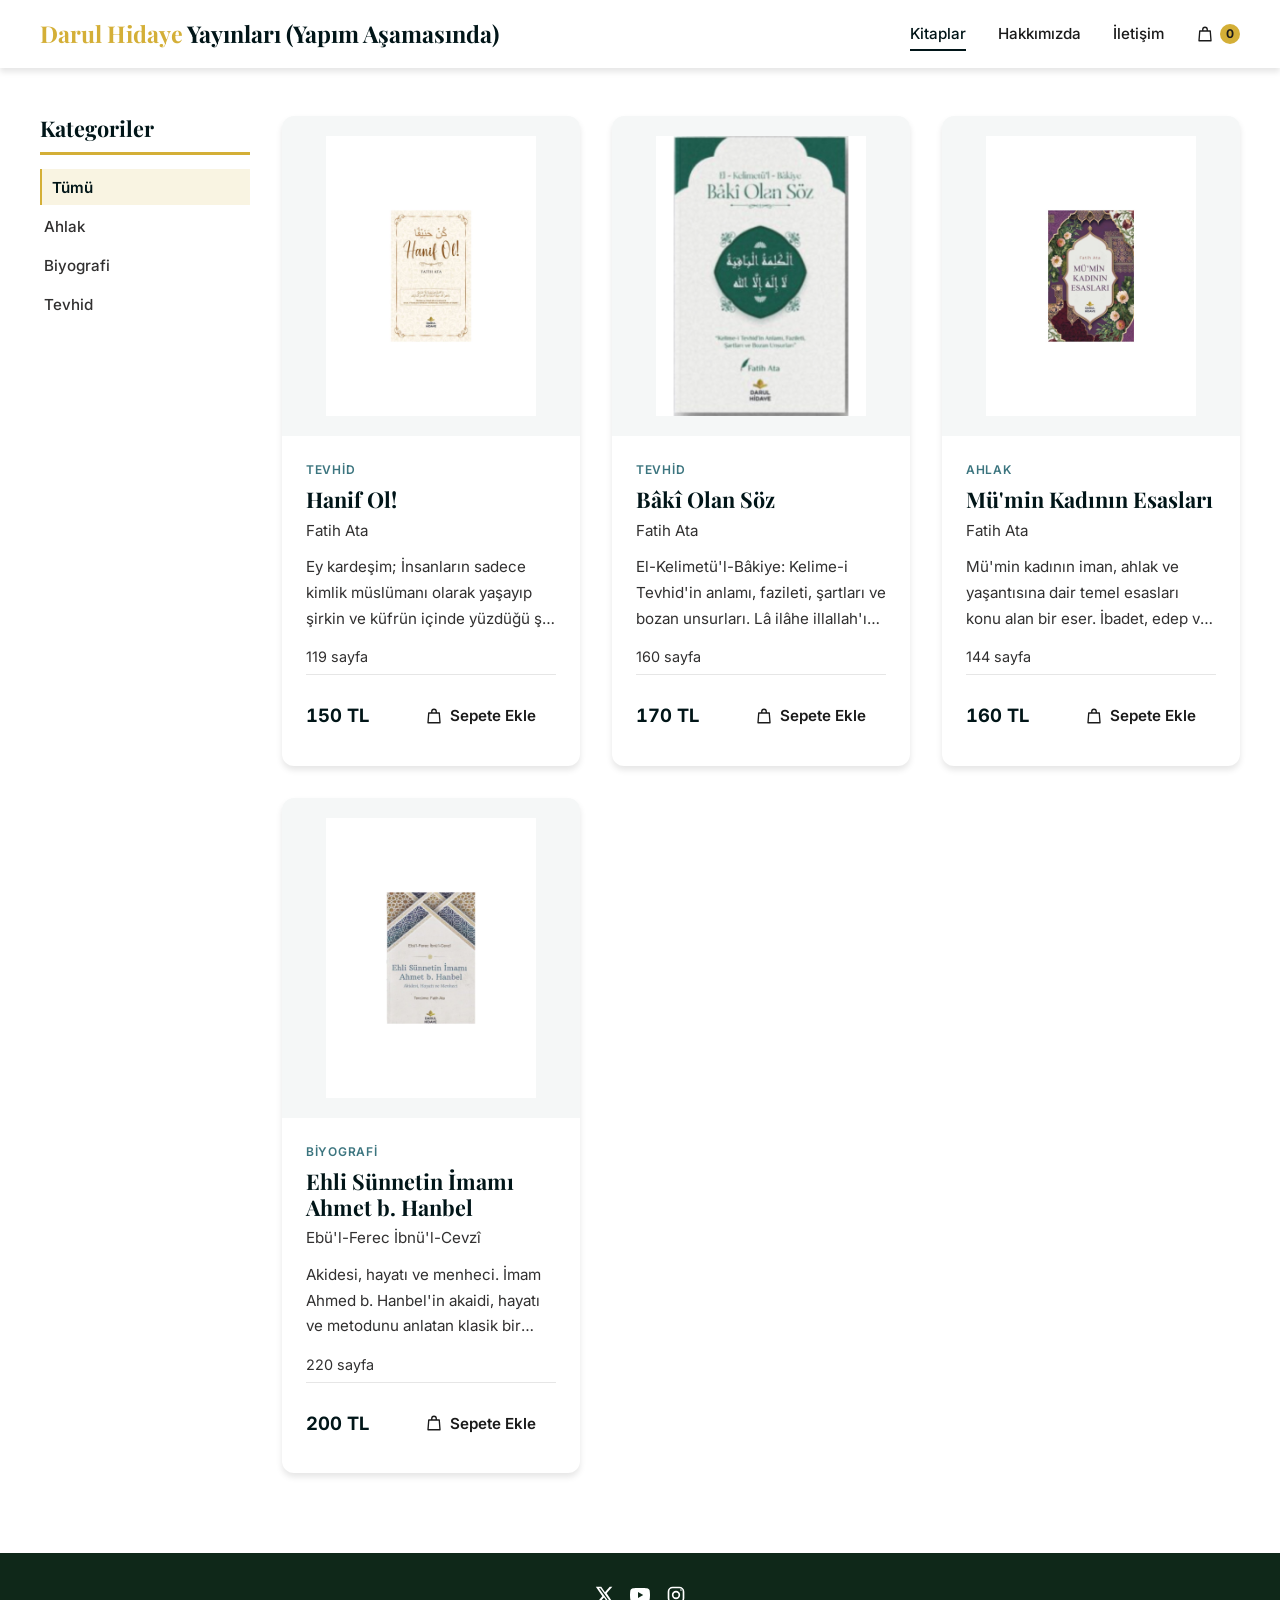
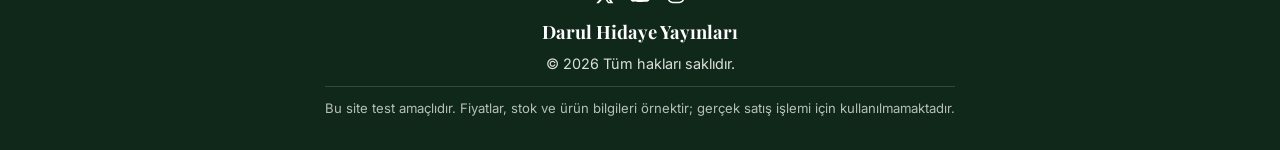
==== index.html @ 03b60a6a "Refine cart and book card interactions Use bag icons consistently, make book cards open their detail" ====
<!DOCTYPE html>
<html lang="tr">
<head>
  <meta charset="UTF-8">
  <meta name="viewport" content="width=device-width, initial-scale=1.0">
  <title>Darül Hidaye Yayınevi</title>
  <meta name="description" content="Darül Hidaye Yayınevi — hikmet, tefekkür ve rehberlik odaklı kitaplar. Katalogumuzu keşfedin, WhatsApp üzerinden sipariş verin.">
  <meta property="og:title" content="Darül Hidaye Yayınevi">
  <meta property="og:description" content="Hikmet ve rehberlik odaklı kitaplar. Katalogumuzu keşfedin.">
  <meta property="og:type" content="website">
  <meta property="og:locale" content="tr_TR">
  <link rel="preconnect" href="https://fonts.googleapis.com">
  <link rel="preconnect" href="https://fonts.gstatic.com" crossorigin>
  <link href="https://fonts.googleapis.com/css2?family=Inter:wght@400;500;600;700&family=Playfair+Display:wght@400;600;700&display=swap" rel="stylesheet">
  <link rel="stylesheet" href="css/style.css">
</head>
<body>
  <a class="skip-link" href="#main">İçeriğe geç</a>

  <header class="site-header">
    <div class="container header-inner">
      <a class="brand" href="index.html"><span class="brand-prefix">Darul Hidaye </span> Yayınları (Yapım Aşamasında)</a>
      <button class="nav-toggle" type="button" aria-expanded="false" aria-controls="site-nav" aria-label="Menüyü aç">
        <span></span><span></span><span></span>
      </button>
      <nav id="site-nav" class="site-nav" aria-label="Ana menü">
        <a href="index.html" aria-current="page">Kitaplar</a>
        <a href="about.html">Hakkımızda</a>
        <a href="contact.html">İletişim</a>
        <a class="cart-link" href="cart.html" aria-label="Sepet">
          <svg class="btn-icon" viewBox="0 0 24 24" width="18" height="18" fill="none" stroke="currentColor" stroke-linecap="round" stroke-linejoin="round" stroke-width="1.8" aria-hidden="true" focusable="false">
            <path d="M5 8h14l1 13H4L5 8zM9 8V6a3 3 0 0 1 6 0v2"/>
          </svg>
          <span id="cart-count" class="cart-count" hidden>0</span>
        </a>
      </nav>
    </div>
  </header>

  <main id="main">
    <section id="kitaplar" class="books-section" aria-label="Kitap kataloğu">
      <div class="container">
        <div id="books-loading" class="state-box" role="status" aria-live="polite">
          Kitaplar yükleniyor…
        </div>
        <div id="books-error" class="state-box state-error" hidden role="alert"></div>

        <div id="books-layout" class="books-layout" hidden>
          <aside class="category-sidebar" aria-label="Kategoriler">
            <h2 class="category-title">Kategoriler</h2>
            <nav id="category-nav" class="category-nav"></nav>
          </aside>
          <div id="books-grid" class="books-grid"></div>
        </div>
      </div>
    </section>
  </main>

  <footer class="site-footer">
    <div class="container footer-inner">
      <div class="footer-top">
        <div class="footer-socials" aria-label="Sosyal medya hesapları">
          <a href="dummy" aria-label="X (Twitter)">
            <svg viewBox="0 0 24 24" aria-hidden="true"><path fill="currentColor" d="M18.9 2H22l-6.8 7.8L23.2 22h-6.3L12 14.9 5.8 22H2.7l7.3-8.4L2.2 2h6.5l4.4 6.6L18.9 2zm-1.1 18h1.7L7.7 3.9H5.9L17.8 20z"/></svg>
          </a>
          <a href="dummy" aria-label="YouTube">
            <svg viewBox="0 0 24 24" aria-hidden="true"><path fill="currentColor" d="M23.5 6.2a3 3 0 0 0-2.1-2.1C19.5 3.6 12 3.6 12 3.6s-7.5 0-9.4.5A3 3 0 0 0 .5 6.2 31 31 0 0 0 0 12a31 31 0 0 0 .5 5.8 3 3 0 0 0 2.1 2.1c1.9.5 9.4.5 9.4.5s7.5 0 9.4-.5a3 3 0 0 0 2.1-2.1A31 31 0 0 0 24 12a31 31 0 0 0-.5-5.8zM9.6 15.6V8.4l6.3 3.6-6.3 3.6z"/></svg>
          </a>
          <a href="dummy" aria-label="Instagram">
            <svg viewBox="0 0 24 24" aria-hidden="true"><rect x="3" y="3" width="18" height="18" rx="5" fill="none" stroke="currentColor" stroke-width="2"/><circle cx="12" cy="12" r="4" fill="none" stroke="currentColor" stroke-width="2"/><circle cx="18" cy="6" r="1" fill="currentColor"/></svg>
          </a>
        </div>
        <p class="footer-brand">Darul Hidaye Yayınları</p>
        <p class="footer-copy">© <span id="year"></span> Tüm hakları saklıdır.</p>
      </div>
      <p class="footer-disclaimer">Bu site test amaçlıdır. Fiyatlar, stok ve ürün bilgileri örnektir; gerçek satış işlemi için kullanılmamaktadır.</p>
    </div>
  </footer>

  <script src="data/books.js"></script>
  <script src="js/main.js"></script>
  <script src="js/books.js"></script>
</body>
</html>
---- css/style.css ----
/* Darul Hidaye — Fatih Ata / author-blog visual language */

:root {
  --primary: #011518;
  --primary-dark: #0f2819;
  --primary-light: #3c757f;
  --accent: #d4af37;
  --accent-hover: #c4a028;
  --accent-soft: rgba(212, 175, 55, 0.14);
  --bg: #ffffff;
  --bg-soft: #f5f7f7;
  --surface: #ffffff;
  --ink: #1a1a1a;
  --ink-muted: #313030;
  --line: #e6e6e6;
  --danger: #b42318;
  --radius: 12px;
  --radius-pill: 50px;
  --shadow: 0 4px 6px rgba(0, 0, 0, 0.1);
  --shadow-lg: 0 10px 30px rgba(0, 0, 0, 0.15);
  --font-serif: "Playfair Display", Georgia, serif;
  --font-sans: "Inter", -apple-system, BlinkMacSystemFont, "Segoe UI", sans-serif;
  --max: 1200px;
  --header-h: 4.25rem;
  --ease: 300ms ease;
}

*,
*::before,
*::after {
  box-sizing: border-box;
}

html {
  scroll-behavior: smooth;
}

body {
  margin: 0;
  min-height: 100vh;
  display: flex;
  flex-direction: column;
  font-family: var(--font-sans);
  font-size: 1rem;
  line-height: 1.6;
  color: var(--ink);
  background: var(--bg);
  overflow-x: hidden;
}

main {
  flex: 1;
}

img {
  max-width: 100%;
  height: auto;
  display: block;
}

a {
  color: var(--primary);
  text-decoration-thickness: 1px;
  text-underline-offset: 0.18em;
}

a:hover {
  color: var(--primary-light);
}

h1, h2, h3 {
  font-family: var(--font-serif);
  font-weight: 700;
  line-height: 1.2;
  color: var(--primary);
}

p {
  margin: 0 0 1rem;
}

.skip-link {
  position: absolute;
  left: 1rem;
  top: -3rem;
  z-index: 100;
  padding: 0.6rem 1rem;
  background: var(--primary);
  color: #fff;
  border-radius: var(--radius-pill);
  text-decoration: none;
}

.skip-link:focus {
  top: 1rem;
}

.container {
  width: min(100% - 2.5rem, var(--max));
  margin-inline: auto;
}

.container.narrow {
  width: min(100% - 2.5rem, 40rem);
}

/* Header */
.site-header {
  position: sticky;
  top: 0;
  z-index: 1000;
  background: var(--white, #fff);
  box-shadow: var(--shadow);
  border-bottom: none;
}

.header-inner {
  display: flex;
  align-items: center;
  justify-content: space-between;
  min-height: var(--header-h);
  gap: 1rem;
  padding: 0.35rem 0;
}

.brand {
  font-family: var(--font-serif);
  font-size: 1.45rem;
  font-weight: 700;
  color: var(--primary);
  text-decoration: none;
  line-height: 1.15;
  flex: 1;
  min-width: 0;
  transition: color var(--ease);
}

.brand:hover {
  color: var(--primary-dark);
  opacity: 1;
}

.brand-prefix {
  color: var(--accent);
}

.site-nav {
  display: flex;
  align-items: center;
  gap: 2rem;
}

.site-nav a {
  position: relative;
  color: var(--ink);
  text-decoration: none;
  font-size: 0.95rem;
  font-weight: 500;
  transition: color var(--ease);
}

.site-nav a::after {
  content: "";
  position: absolute;
  bottom: -5px;
  left: 0;
  width: 0;
  height: 2px;
  background: var(--primary);
  transition: width var(--ease);
}

.site-nav a:hover,
.site-nav a[aria-current="page"] {
  color: var(--primary);
}

.site-nav a:hover::after,
.site-nav a[aria-current="page"]::after {
  width: 100%;
}

.cart-link {
  display: inline-flex;
  align-items: center;
  gap: 0.4rem;
}

.cart-count {
  display: inline-flex;
  align-items: center;
  justify-content: center;
  min-width: 1.25rem;
  height: 1.25rem;
  padding: 0 0.35rem;
  border-radius: 999px;
  background: var(--accent);
  color: var(--ink);
  font-size: 0.75rem;
  font-weight: 700;
  line-height: 1;
}

.nav-toggle {
  display: none;
  flex-direction: column;
  justify-content: center;
  gap: 5px;
  width: 2.5rem;
  height: 2.5rem;
  padding: 0;
  border: 1px solid var(--line);
  border-radius: 8px;
  background: #fff;
  cursor: pointer;
}

.nav-toggle span {
  display: block;
  width: 1.1rem;
  height: 1.5px;
  margin-inline: auto;
  background: var(--primary);
  transition: transform var(--ease), opacity var(--ease);
}

.nav-toggle[aria-expanded="true"] span:nth-child(1) {
  transform: translateY(6.5px) rotate(45deg);
}

.nav-toggle[aria-expanded="true"] span:nth-child(2) {
  opacity: 0;
}

.nav-toggle[aria-expanded="true"] span:nth-child(3) {
  transform: translateY(-6.5px) rotate(-45deg);
}

/* Buttons */
.btn {
  display: inline-flex;
  align-items: center;
  justify-content: center;
  gap: 0.4rem;
  padding: 0.875rem 2rem;
  border: 2px solid transparent;
  border-radius: var(--radius-pill);
  font-family: var(--font-sans);
  font-size: 0.95rem;
  font-weight: 600;
  line-height: 1.2;
  text-decoration: none;
  cursor: pointer;
  transition: all var(--ease);
}

.btn-primary {
  background: var(--accent);
  color: var(--ink);
  border-color: var(--accent);
}

.btn-primary:hover {
  background: var(--accent-hover);
  border-color: var(--accent-hover);
  color: var(--ink);
  transform: translateY(-2px);
  box-shadow: var(--shadow-lg);
}

.btn-primary:disabled {
  opacity: 0.7;
  cursor: default;
  transform: none;
  box-shadow: none;
}

.btn-ghost {
  background: transparent;
  color: var(--primary);
  border-color: var(--primary);
}

.btn-ghost:hover {
  background: var(--primary);
  border-color: var(--primary);
  color: #fff;
  transform: translateY(-2px);
}

.book-return-link {
  padding: 0.7rem 1.15rem;
  border-color: transparent;
}

.book-return-link:hover {
  background: transparent;
  border-color: transparent;
  color: var(--primary);
  transform: none;
}

.btn.cart-remove {
  padding: 0.5rem;
  border: 0;
  background: transparent;
  color: inherit;
}

.btn-ghost.cart-remove:hover {
  border: 0;
  background: transparent;
  color: inherit;
  transform: none;
  box-shadow: none;
}

.btn-block {
  width: 100%;
}

/* Books */
.books-section {
  padding: 3rem 0 5rem;
}

.state-box {
  padding: 2.5rem 1.25rem;
  text-align: center;
  color: var(--ink-muted);
  border: none;
  border-radius: var(--radius);
  background: var(--bg-soft);
  box-shadow: var(--shadow);
}

.state-error {
  color: var(--danger);
  background: rgba(180, 35, 24, 0.06);
}

.books-layout {
  display: grid;
  grid-template-columns: 210px minmax(0, 1fr);
  gap: 2rem;
  align-items: start;
}

.category-sidebar {
  position: sticky;
  top: calc(var(--header-h) + 1rem);
  padding: 0;
  background: transparent;
  border: none;
}

.category-title {
  margin: 0 0 0.85rem;
  padding-bottom: 0.65rem;
  border-bottom: 3px solid var(--accent);
  font-family: var(--font-serif);
  font-size: 1.35rem;
  font-weight: 700;
  color: var(--primary);
}

.category-nav {
  display: flex;
  flex-direction: column;
  gap: 0.15rem;
}

.category-btn {
  display: block;
  width: 100%;
  padding: 0.55rem 0.15rem;
  border: none;
  border-left: 2px solid transparent;
  border-radius: 0;
  background: transparent;
  color: var(--ink-muted);
  font-family: var(--font-sans);
  font-size: 0.95rem;
  font-weight: 500;
  text-align: left;
  cursor: pointer;
  transition: color var(--ease), border-color var(--ease), padding var(--ease), background var(--ease);
}

.category-btn:hover {
  color: var(--primary);
}

.category-btn.is-active {
  color: var(--primary);
  border-left-color: var(--accent);
  padding-left: 0.65rem;
  font-weight: 600;
  background: var(--accent-soft);
}

.books-grid {
  display: grid;
  grid-template-columns: repeat(3, 1fr);
  gap: 2rem;
}

.book-card {
  display: flex;
  flex-direction: column;
  background: var(--surface);
  border: none;
  border-radius: var(--radius);
  overflow: hidden;
  box-shadow: var(--shadow);
  transition: all var(--ease);
  animation: fadeIn 0.6s ease-out;
  cursor: pointer;
}

.book-card:hover {
  transform: none;
  box-shadow: var(--shadow-lg);
}

.book-cover {
  aspect-ratio: auto;
  height: 320px;
  background: var(--bg-soft);
  overflow: hidden;
  border-bottom: none;
  padding: 1.25rem;
  display: flex;
  align-items: center;
  justify-content: center;
}

.book-cover img {
  width: 100%;
  height: 100%;
  object-fit: contain;
  display: block;
}

.book-body {
  display: flex;
  flex-direction: column;
  flex: 1;
  padding: 1.5rem 1.5rem 1.75rem;
  gap: 0.35rem;
}

.book-category {
  margin: 0 0 0.15rem;
  font-size: 0.75rem;
  font-weight: 600;
  letter-spacing: 0.06em;
  text-transform: uppercase;
  color: var(--primary-light);
}

.book-body h3 {
  margin: 0;
  font-size: 1.35rem;
  color: var(--primary);
}

.book-author {
  margin: 0;
  color: var(--ink-muted);
  font-size: 0.95rem;
}

.book-excerpt {
  margin: 0.35rem 0 0;
  color: var(--ink-muted);
  font-size: 0.95rem;
  line-height: 1.7;
  display: -webkit-box;
  -webkit-line-clamp: 3;
  -webkit-box-orient: vertical;
  overflow: hidden;
}

.book-pages {
  margin: 0.5rem 0 0;
  font-size: 0.9rem;
  color: var(--ink-muted);
}

.book-title-link {
  color: var(--primary);
  text-decoration: none;
}

.book-title-link:hover {
  color: var(--primary-dark);
}

.book-footer {
  display: flex;
  align-items: center;
  justify-content: space-between;
  gap: 0.75rem;
  margin-top: auto;
  padding-top: 1.15rem;
  border-top: 1px solid var(--line);
}

.book-price {
  display: inline-flex;
  align-items: baseline;
  min-width: 0;
  color: var(--primary);
}

.price-value {
  font-family: var(--font-sans);
  font-size: 1.15rem;
  font-weight: 700;
  line-height: 1.1;
  letter-spacing: 0;
  font-variant-numeric: tabular-nums;
}

.btn-cart {
  padding: 0.7rem 1.15rem;
  white-space: nowrap;
  flex-shrink: 0;
  background: #fff;
  color: var(--ink);
  border-color: transparent;
}

.btn-cart:hover {
  background: #f5f5f5;
  border-color: transparent;
  color: var(--ink);
  transform: translateY(-2px);
  box-shadow: var(--shadow);
}

.btn-cart:disabled {
  opacity: 0.7;
  transform: none;
  box-shadow: none;
}

.btn-icon {
  display: block;
  flex-shrink: 0;
}

.btn-label {
  line-height: 1;
}

.book-meta {
  display: flex;
  flex-wrap: wrap;
  gap: 0.75rem 1.1rem;
  margin: 0.85rem 0 0;
  padding-top: 0.85rem;
  border-top: 1px solid var(--line);
  font-size: 0.95rem;
  color: var(--ink-muted);
}

.book-meta strong {
  color: var(--primary);
  font-weight: 700;
}

.book-actions {
  display: grid;
  gap: 0.55rem;
  margin-top: auto;
  padding-top: 1.25rem;
}

.empty-filter {
  margin: 0;
  padding: 2rem 1rem;
  text-align: center;
  color: var(--ink-muted);
  border: 1px dashed var(--line);
  border-radius: var(--radius);
}

/* Pages */
.page-main {
  padding: 3rem 0 5rem;
}

.book-detail {
  display: grid;
  grid-template-columns: minmax(0, 280px) minmax(0, 1fr);
  gap: 2.5rem 3rem;
  align-items: start;
}

.book-detail-cover {
  aspect-ratio: 3 / 4;
  border: none;
  border-radius: var(--radius);
  overflow: hidden;
  background: var(--bg-soft);
  box-shadow: var(--shadow);
  padding: 1rem;
}

.book-detail-cover img {
  width: 100%;
  height: 100%;
  object-fit: contain;
  display: block;
}

.book-detail-info h1 {
  margin: 0 0 0.4rem;
  font-size: clamp(2rem, 4vw, 2.75rem);
}

.book-detail-author {
  margin: 0 0 1.25rem;
  font-size: 1.1rem;
  color: var(--ink-muted);
}

.book-detail-desc {
  margin: 0 0 1.5rem;
  max-width: 38rem;
  color: var(--ink-muted);
  line-height: 1.8;
}

.book-detail-list {
  list-style: none;
  margin: 0 0 1.75rem;
  padding: 0;
  display: grid;
  gap: 0.55rem;
  max-width: 22rem;
}

.book-detail-list li {
  display: flex;
  justify-content: space-between;
  gap: 1rem;
  padding: 0.55rem 0;
  border-bottom: 1px solid var(--line);
  font-size: 0.98rem;
}

.book-detail-list span {
  color: var(--ink-muted);
}

.book-detail-list strong {
  font-weight: 600;
  color: var(--primary);
}

.book-detail-actions {
  display: flex;
  flex-wrap: wrap;
  justify-content: space-between;
  gap: 0.75rem;
  max-width: 22rem;
}

.page-header {
  margin-bottom: 2.5rem;
  text-align: center;
}

.page-header h1 {
  margin: 0 0 0.75rem;
  font-size: clamp(2rem, 4vw, 2.5rem);
}

.page-header p {
  margin: 0 auto;
  max-width: 36rem;
  color: var(--ink-muted);
}

.page-header::after {
  content: "";
  display: block;
  width: 80px;
  height: 4px;
  margin: 1rem auto 0;
  background: var(--accent);
  border-radius: 2px;
}

.prose p {
  color: var(--ink-muted);
  font-size: 1.05rem;
  line-height: 1.8;
}

.prose p:last-child {
  margin-bottom: 0;
}

.page-actions {
  display: flex;
  flex-wrap: wrap;
  gap: 0.75rem;
  margin-top: 2rem;
  justify-content: center;
}

/* Footer */
.site-footer {
  border-top: none;
  padding: 2rem 0;
  background: var(--primary-dark);
  color: #fff;
  text-align: center;
}

.footer-inner {
  display: grid;
  gap: 0.65rem;
  justify-items: center;
}

.footer-top {
  display: flex;
  flex-direction: column;
  align-items: center;
  justify-content: center;
  gap: 0.35rem;
}

.footer-socials {
  display: flex;
  align-items: center;
  justify-content: center;
  gap: 1rem;
  margin-bottom: 0.4rem;
}

.footer-socials a {
  display: inline-flex;
  color: #fff;
  transition: opacity var(--ease);
}

.footer-socials a:hover {
  opacity: 0.7;
}

.footer-socials svg {
  display: block;
  width: 1.25rem;
  height: 1.25rem;
}

.footer-brand {
  margin: 0;
  font-family: var(--font-serif);
  font-size: 1.15rem;
  font-weight: 700;
  color: #fff;
}

.footer-copy {
  margin: 0;
  color: rgba(255, 255, 255, 0.85);
  font-size: 0.9rem;
}

.footer-disclaimer {
  margin: 0;
  padding-top: 0.75rem;
  border-top: 1px solid rgba(255, 255, 255, 0.15);
  color: rgba(255, 255, 255, 0.7);
  font-size: 0.82rem;
  line-height: 1.5;
  max-width: 42rem;
}

.demo-notice {
  margin: 0 0 1.25rem;
  padding: 0.85rem 1.1rem;
  border: 1px solid rgba(212, 175, 55, 0.35);
  border-radius: var(--radius);
  background: var(--accent-soft);
  color: var(--ink);
  font-size: 0.92rem;
  line-height: 1.5;
}

/* Cart */
.narrow-cart {
  width: min(100% - 2.5rem, 40rem);
  margin-inline: auto;
}

.cart-list {
  list-style: none;
  margin: 0 0 1.5rem;
  padding: 0;
  display: grid;
  gap: 0;
}

.cart-item {
  display: grid;
  grid-template-columns: 72px minmax(0, 1fr);
  gap: 1rem;
  padding: 1.1rem 0;
  border-bottom: 1px solid var(--line);
}

.cart-item-cover {
  aspect-ratio: 3 / 4;
  border: none;
  border-radius: 8px;
  overflow: hidden;
  background: var(--bg-soft);
  box-shadow: var(--shadow);
  padding: 0.25rem;
}

.cart-item-cover img {
  width: 100%;
  height: 100%;
  object-fit: contain;
  display: block;
}

.cart-item-info h2 {
  margin: 0 0 0.25rem;
  font-size: 1.25rem;
}

.cart-item-author,
.cart-item-price {
  margin: 0;
  color: var(--ink-muted);
  font-size: 0.95rem;
}

.cart-item-price {
  margin-top: 0.35rem;
  color: var(--primary);
  font-weight: 700;
}

.cart-item-controls {
  display: flex;
  flex-wrap: wrap;
  align-items: center;
  gap: 0.75rem;
  margin-top: 0.75rem;
}

.cart-item-controls label {
  display: inline-flex;
  align-items: center;
  gap: 0.4rem;
  font-size: 0.9rem;
  color: var(--ink-muted);
}

.cart-qty {
  width: 4rem;
  padding: 0.45rem 0.5rem;
  border: 2px solid #e0e0e0;
  border-radius: 8px;
  font: inherit;
  color: var(--ink);
  background: #fff;
  transition: border-color var(--ease);
}

.cart-qty:focus {
  outline: none;
  border-color: var(--primary);
}

.cart-summary {
  display: grid;
  gap: 1rem;
  padding-top: 0.5rem;
}

.cart-clear {
  display: inline-flex;
  align-items: center;
  gap: 0.4rem;
  padding: 0;
  border: 0;
  background: transparent;
  color: var(--ink-muted);
  font: inherit;
  font-size: 0.9rem;
  cursor: pointer;
}

.cart-clear:hover {
  background: transparent;
  color: var(--ink-muted);
}

.cart-clear-row {
  display: flex;
  justify-content: flex-end;
}

.cart-total {
  display: flex;
  justify-content: space-between;
  align-items: baseline;
  padding: 0.95rem 0;
  border-top: 1px solid var(--line);
  border-bottom: 1px solid var(--line);
  font-size: 1.05rem;
}

.cart-total strong {
  font-size: 1.25rem;
  color: var(--primary);
}

.cart-actions {
  display: grid;
  gap: 0.65rem;
}

@keyframes fadeIn {
  from {
    opacity: 0;
    transform: translateY(20px);
  }
  to {
    opacity: 1;
    transform: translateY(0);
  }
}

@media (min-width: 560px) {
  .cart-actions {
    grid-template-columns: 1fr;
  }
}

@media (max-width: 900px) {
  .books-layout {
    grid-template-columns: 1fr;
    gap: 1.5rem;
  }

  .category-sidebar {
    position: static;
    padding-bottom: 0.5rem;
    border-bottom: 1px solid var(--line);
  }

  .category-title {
    border-bottom: none;
    padding-bottom: 0;
  }

  .category-nav {
    flex-direction: row;
    flex-wrap: wrap;
    gap: 0.4rem;
  }

  .category-btn {
    width: auto;
    padding: 0.45rem 0.85rem;
    border: 1px solid var(--line);
    border-radius: var(--radius-pill);
    border-left: 1px solid var(--line);
  }

  .category-btn.is-active {
    background: var(--primary);
    color: #fff;
    border-color: var(--primary);
    padding-left: 0.85rem;
  }

  .books-grid {
    grid-template-columns: repeat(2, 1fr);
    gap: 1.5rem;
  }

  .book-detail {
    grid-template-columns: minmax(0, 220px) minmax(0, 1fr);
    gap: 2rem;
  }
}

@media (max-width: 700px) {
  .brand {
    font-size: 1.15rem;
  }

  .nav-toggle {
    display: flex;
  }

  .site-nav {
    position: absolute;
    top: 100%;
    left: 0;
    right: 0;
    display: none;
    flex-direction: column;
    align-items: stretch;
    gap: 0;
    padding: 0.5rem 1.25rem 1rem;
    background: #fff;
    box-shadow: var(--shadow);
  }

  .site-nav.is-open {
    display: flex;
  }

  .site-nav a {
    padding: 0.9rem 0.25rem;
    border-bottom: 1px solid var(--line);
  }

  .site-nav a::after {
    display: none;
  }

  .site-nav a:last-child {
    border-bottom: none;
  }

  .books-grid {
    grid-template-columns: 1fr;
    max-width: 22rem;
    margin-inline: auto;
  }

  .book-cover {
    height: 360px;
  }

  .book-footer {
    flex-wrap: wrap;
  }

  .btn-cart {
    margin-left: auto;
  }

  .book-detail {
    grid-template-columns: 1fr;
  }

  .book-detail-cover {
    max-width: 240px;
    margin-inline: auto;
  }

  .book-detail-actions {
    flex-direction: column;
  }

  .book-detail-actions .btn {
    width: 100%;
  }

  .page-actions {
    flex-direction: column;
  }

  .page-actions .btn {
    width: 100%;
  }
}

@media (prefers-reduced-motion: reduce) {
  html {
    scroll-behavior: auto;
  }

  .book-card,
  .btn,
  .category-btn,
  .site-nav a::after {
    transition: none !important;
    animation: none !important;
  }

  .book-card:hover,
  .btn-primary:hover,
  .btn-ghost:hover {
    transform: none;
  }
}
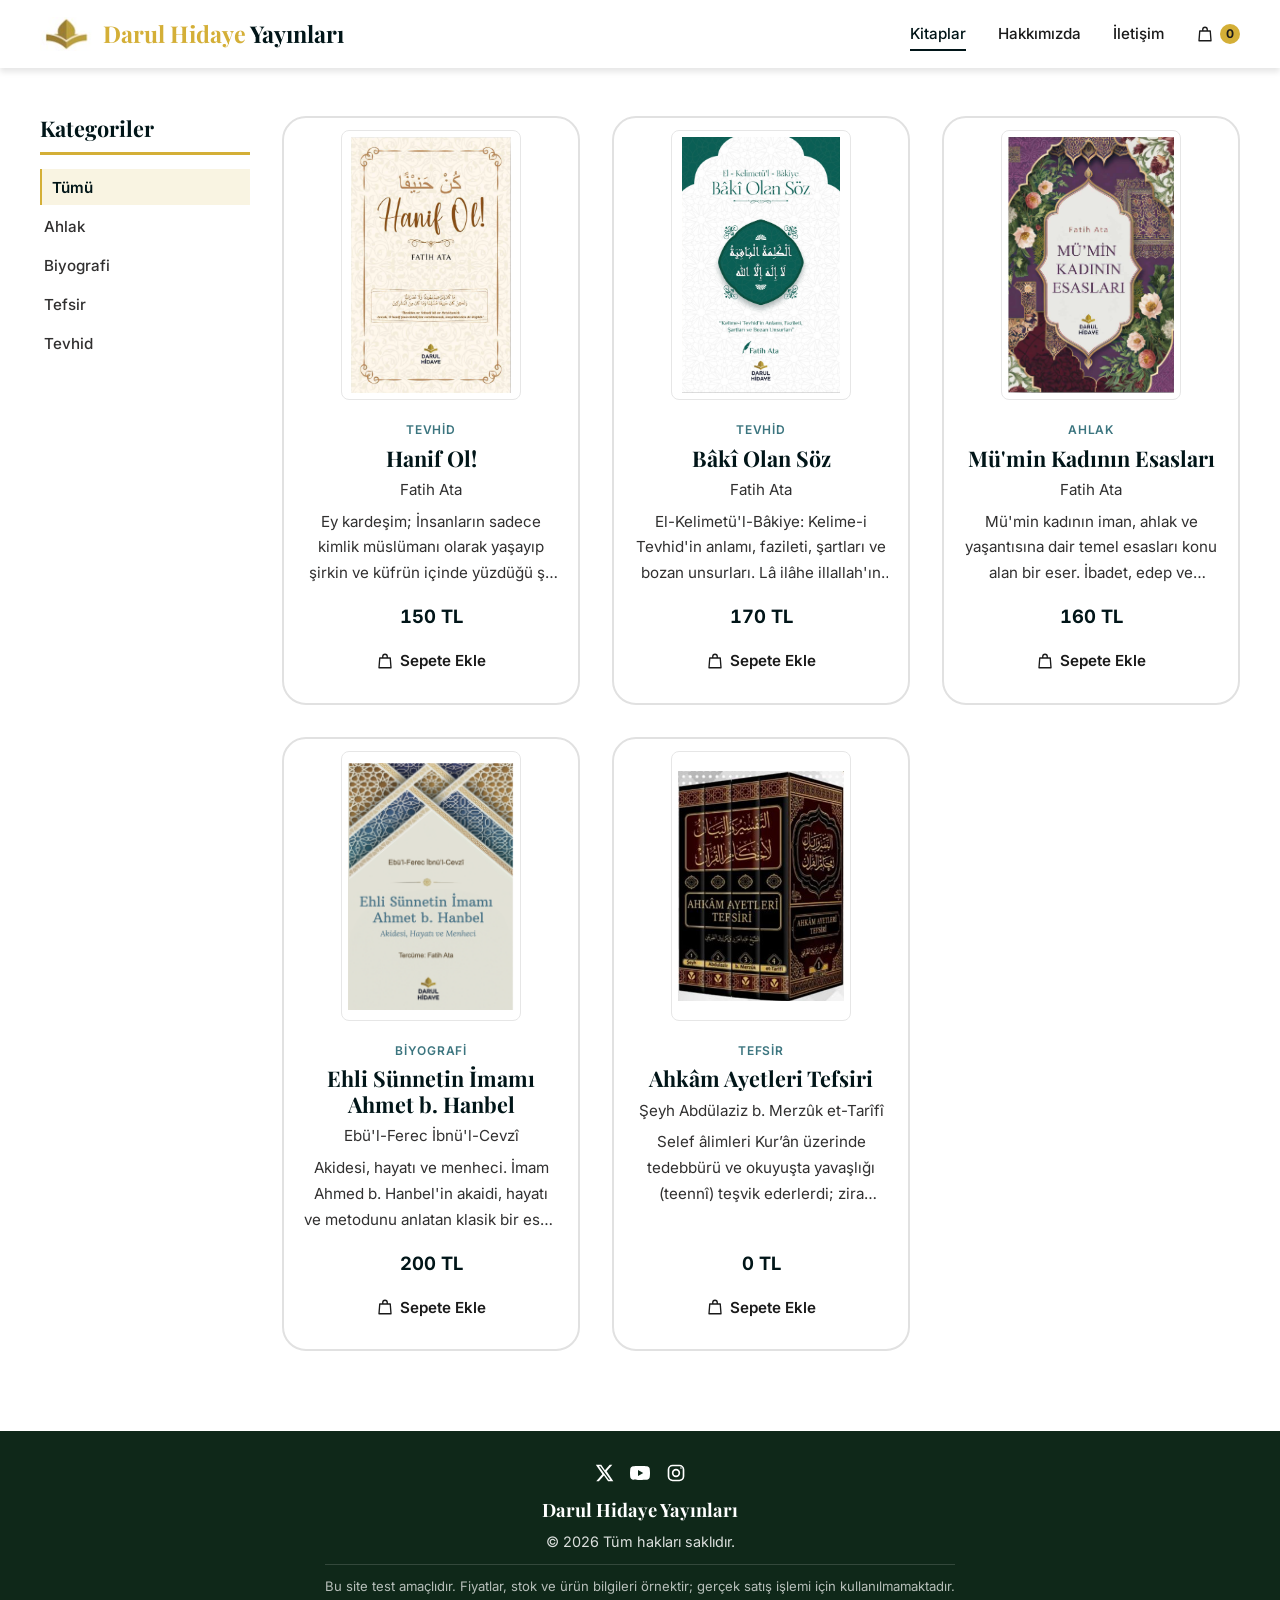
==== commit e1bf2cbe: "logo style update" ====
--- a/index.html
+++ b/index.html
@@ -19,7 +19,10 @@
 
   <header class="site-header">
     <div class="container header-inner">
-      <a class="brand" href="index.html"><span class="brand-prefix">Darul Hidaye </span> Yayınları (Yapım Aşamasında)</a>
+      <a class="brand brand-with-logo" href="index.html">
+        <img class="brand-logo" src="images/books/logo.png" alt="">
+        <span><span class="brand-prefix">Darul Hidaye </span>Yayınları</span>
+      </a>
       <button class="nav-toggle" type="button" aria-expanded="false" aria-controls="site-nav" aria-label="Menüyü aç">
         <span></span><span></span><span></span>
       </button>
--- a/css/style.css
+++ b/css/style.css
@@ -135,6 +135,20 @@
   transition: color var(--ease);
 }
 
+.brand-with-logo {
+  display: flex;
+  align-items: center;
+  gap: 0.65rem;
+}
+
+.brand-logo {
+  display: block;
+  width: 3.3rem;
+  height: 2.5rem;
+  object-fit: contain;
+  flex: 0 0 auto;
+}
+
 .brand:hover {
   color: var(--primary-dark);
   opacity: 1;
@@ -409,27 +423,35 @@
   display: flex;
   flex-direction: column;
   background: var(--surface);
-  border: none;
-  border-radius: var(--radius);
+  border: 2px solid #e1e1e1;
+  border-radius: 1.5rem;
   overflow: hidden;
-  box-shadow: var(--shadow);
-  transition: all var(--ease);
-  animation: fadeIn 0.6s ease-out;
+  padding: 0.75rem;
+  box-shadow: none;
+  transition: border-color var(--ease), box-shadow var(--ease);
   cursor: pointer;
 }
 
 .book-card:hover {
-  transform: none;
+  border-color: var(--primary-light);
   box-shadow: var(--shadow-lg);
 }
 
+.book-card:focus-visible {
+  outline: 3px solid var(--primary-light);
+  outline-offset: 3px;
+}
+
 .book-cover {
-  aspect-ratio: auto;
-  height: 320px;
-  background: var(--bg-soft);
+  width: min(100%, 180px);
+  aspect-ratio: 2 / 3;
+  height: auto;
+  margin: 0 auto 0.75rem;
+  background: #fff;
+  border: 1px solid var(--line);
+  border-radius: 0.5rem;
   overflow: hidden;
-  border-bottom: none;
-  padding: 1.25rem;
+  padding: 0.35rem;
   display: flex;
   align-items: center;
   justify-content: center;
@@ -446,17 +468,18 @@
   display: flex;
   flex-direction: column;
   flex: 1;
-  padding: 1.5rem 1.5rem 1.75rem;
-  gap: 0.35rem;
+  padding: 0.5rem;
+  gap: 0.4rem;
+  text-align: center;
 }
 
 .book-category {
-  margin: 0 0 0.15rem;
+  margin: 0;
+  color: var(--primary-light);
   font-size: 0.75rem;
   font-weight: 600;
   letter-spacing: 0.06em;
   text-transform: uppercase;
-  color: var(--primary-light);
 }
 
 .book-body h3 {
@@ -472,7 +495,7 @@
 }
 
 .book-excerpt {
-  margin: 0.35rem 0 0;
+  margin: 0;
   color: var(--ink-muted);
   font-size: 0.95rem;
   line-height: 1.7;
@@ -482,12 +505,6 @@
   overflow: hidden;
 }
 
-.book-pages {
-  margin: 0.5rem 0 0;
-  font-size: 0.9rem;
-  color: var(--ink-muted);
-}
-
 .book-title-link {
   color: var(--primary);
   text-decoration: none;
@@ -499,12 +516,11 @@
 
 .book-footer {
   display: flex;
-  align-items: center;
-  justify-content: space-between;
+  flex-direction: column;
+  align-items: center;
   gap: 0.75rem;
   margin-top: auto;
-  padding-top: 1.15rem;
-  border-top: 1px solid var(--line);
+  padding-top: 0.85rem;
 }
 
 .book-price {
@@ -1002,6 +1018,11 @@
 @media (max-width: 700px) {
   .brand {
     font-size: 1.15rem;
+  }
+
+  .brand-logo {
+    width: 2.65rem;
+    height: 2rem;
   }
 
   .nav-toggle {
@@ -1046,15 +1067,15 @@
   }
 
   .book-cover {
-    height: 360px;
+    width: min(100%, 200px);
   }
 
   .book-footer {
-    flex-wrap: wrap;
+    flex-wrap: nowrap;
   }
 
   .btn-cart {
-    margin-left: auto;
+    margin-left: 0;
   }
 
   .book-detail {
@@ -1067,7 +1088,7 @@
   }
 
   .book-detail-actions {
-    flex-direction: column;
+    flex-direction: column-reverse;
   }
 
   .book-detail-actions .btn {
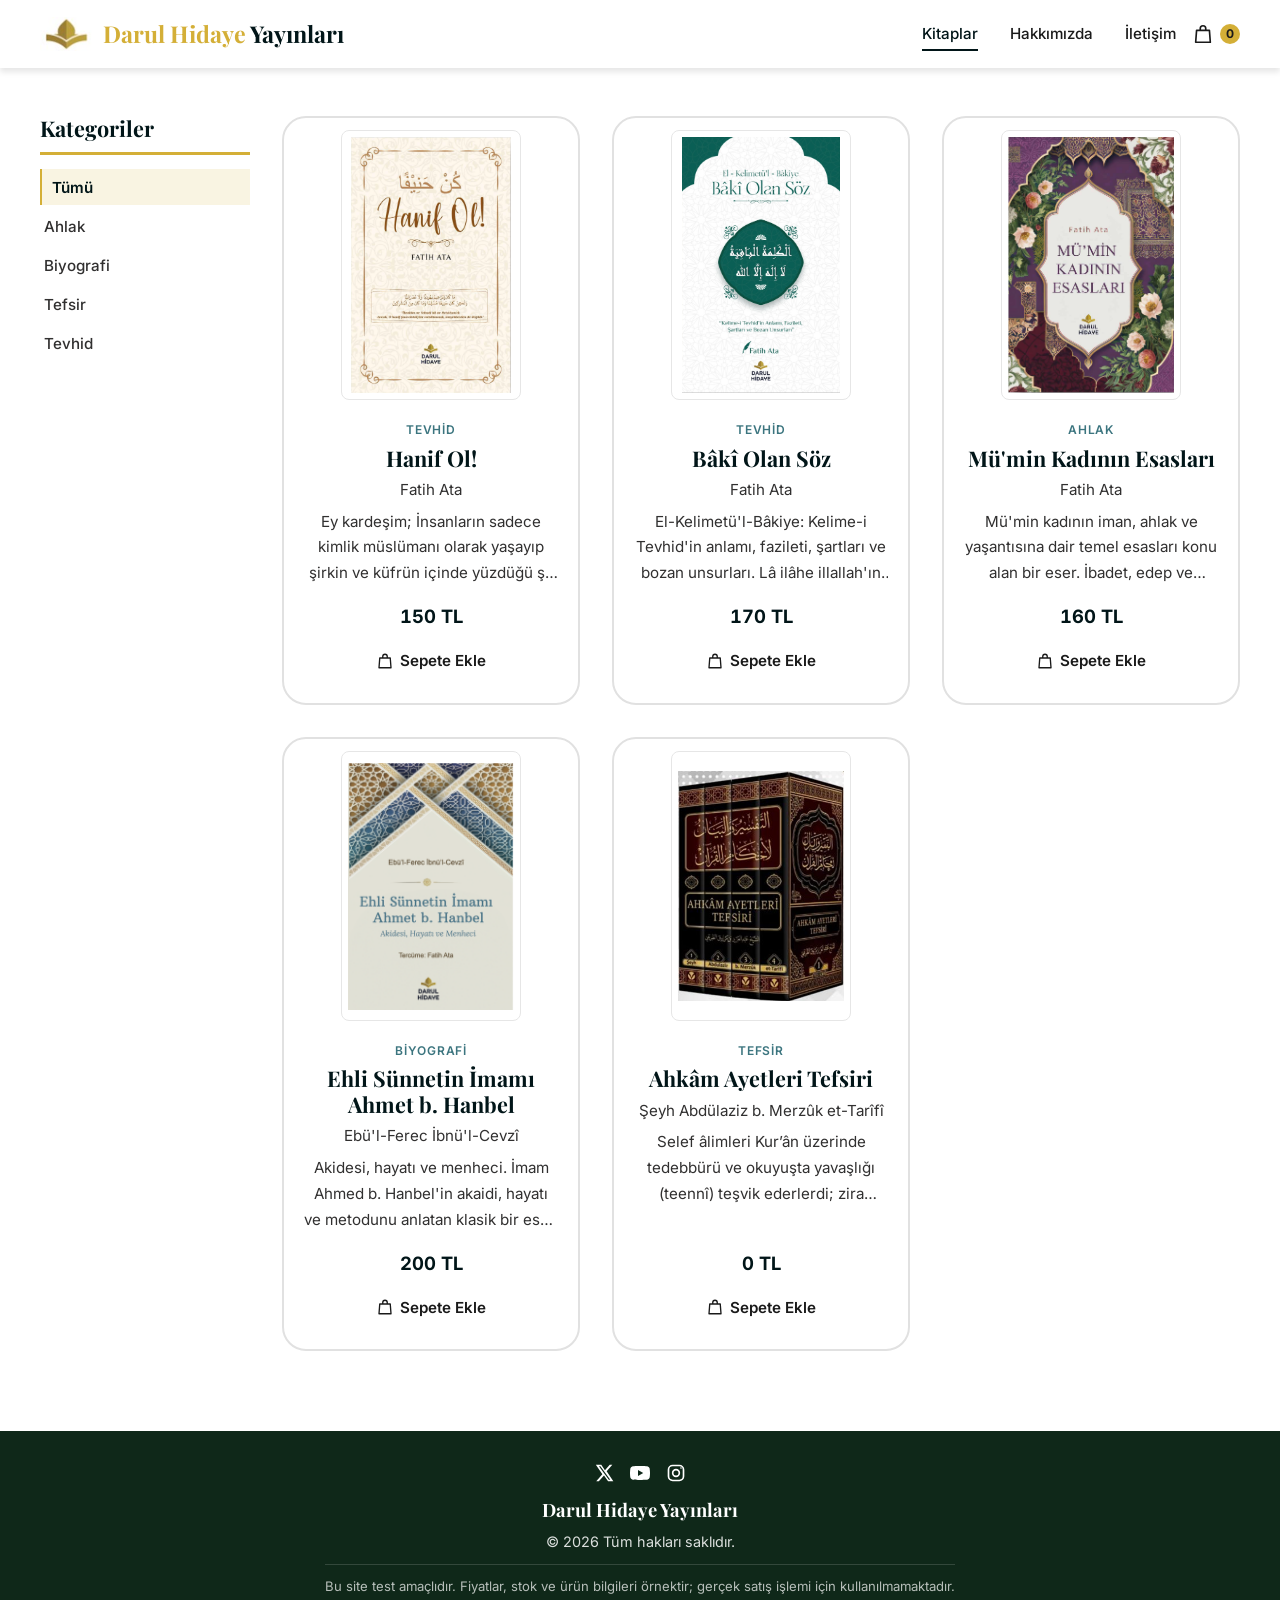
==== commit e382280e: "mobile header update, show sepet icon" ====
--- a/index.html
+++ b/index.html
@@ -19,24 +19,24 @@
 
   <header class="site-header">
     <div class="container header-inner">
+      <button class="nav-toggle" type="button" aria-expanded="false" aria-controls="site-nav" aria-label="Menüyü aç">
+        <span></span><span></span><span></span>
+      </button>
       <a class="brand brand-with-logo" href="index.html">
         <img class="brand-logo" src="images/books/logo.png" alt="">
         <span><span class="brand-prefix">Darul Hidaye </span>Yayınları</span>
       </a>
-      <button class="nav-toggle" type="button" aria-expanded="false" aria-controls="site-nav" aria-label="Menüyü aç">
-        <span></span><span></span><span></span>
-      </button>
       <nav id="site-nav" class="site-nav" aria-label="Ana menü">
         <a href="index.html" aria-current="page">Kitaplar</a>
         <a href="about.html">Hakkımızda</a>
         <a href="contact.html">İletişim</a>
-        <a class="cart-link" href="cart.html" aria-label="Sepet">
-          <svg class="btn-icon" viewBox="0 0 24 24" width="18" height="18" fill="none" stroke="currentColor" stroke-linecap="round" stroke-linejoin="round" stroke-width="1.8" aria-hidden="true" focusable="false">
-            <path d="M5 8h14l1 13H4L5 8zM9 8V6a3 3 0 0 1 6 0v2"/>
-          </svg>
-          <span id="cart-count" class="cart-count" hidden>0</span>
-        </a>
       </nav>
+      <a class="cart-link header-cart" href="cart.html" aria-label="Sepetim">
+        <svg class="btn-icon" viewBox="0 0 24 24" width="22" height="22" fill="none" stroke="currentColor" stroke-linecap="round" stroke-linejoin="round" stroke-width="1.8" aria-hidden="true" focusable="false">
+          <path d="M5 8h14l1 13H4L5 8zM9 8V6a3 3 0 0 1 6 0v2"/>
+        </svg>
+        <span id="cart-count" class="cart-count" hidden>0</span>
+      </a>
     </div>
   </header>
 
--- a/css/style.css
+++ b/css/style.css
@@ -200,6 +200,19 @@
   gap: 0.4rem;
 }
 
+.header-cart {
+  position: relative;
+  justify-content: center;
+  flex: 0 0 auto;
+  color: var(--ink);
+  text-decoration: none;
+}
+
+.header-cart:hover,
+.header-cart[aria-current="page"] {
+  color: var(--primary);
+}
+
 .cart-count {
   display: inline-flex;
   align-items: center;
@@ -219,6 +232,7 @@
   display: none;
   flex-direction: column;
   justify-content: center;
+  flex: 0 0 auto;
   gap: 5px;
   width: 2.5rem;
   height: 2.5rem;
@@ -432,9 +446,11 @@
   cursor: pointer;
 }
 
-.book-card:hover {
-  border-color: var(--primary-light);
-  box-shadow: var(--shadow-lg);
+@media (hover: hover) and (pointer: fine) {
+  .book-card:hover {
+    border-color: var(--primary-light);
+    box-shadow: var(--shadow-lg);
+  }
 }
 
 .book-card:focus-visible {
@@ -1027,6 +1043,19 @@
 
   .nav-toggle {
     display: flex;
+  }
+
+  .header-cart {
+    width: 2.5rem;
+    height: 2.5rem;
+    border: 1px solid var(--line);
+    border-radius: 8px;
+  }
+
+  .header-cart .cart-count {
+    position: absolute;
+    top: -0.2rem;
+    right: -0.2rem;
   }
 
   .site-nav {
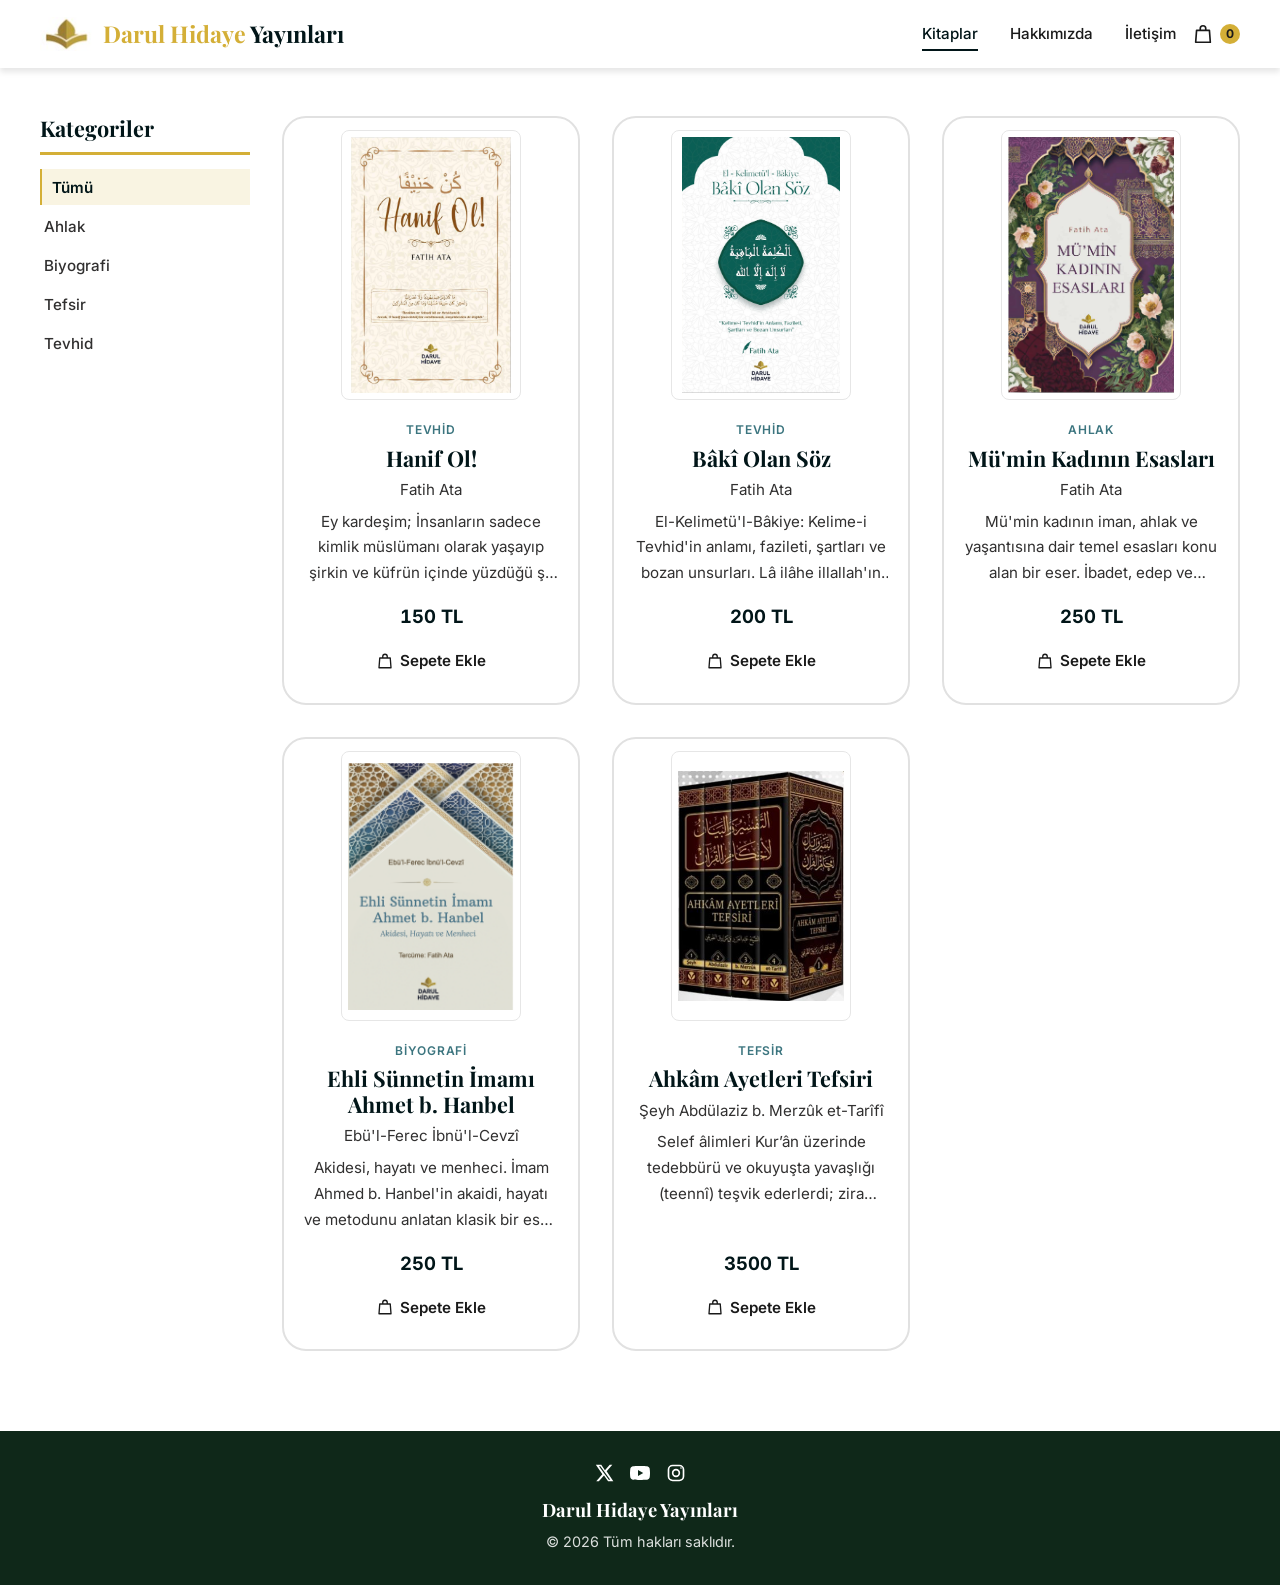
==== commit 86dc722f: "release prepare, number" ====
--- a/index.html
+++ b/index.html
@@ -76,7 +76,6 @@
         <p class="footer-brand">Darul Hidaye Yayınları</p>
         <p class="footer-copy">© <span id="year"></span> Tüm hakları saklıdır.</p>
       </div>
-      <p class="footer-disclaimer">Bu site test amaçlıdır. Fiyatlar, stok ve ürün bilgileri örnektir; gerçek satış işlemi için kullanılmamaktadır.</p>
     </div>
   </footer>
 
--- a/css/style.css
+++ b/css/style.css
@@ -442,20 +442,6 @@
   overflow: hidden;
   padding: 0.75rem;
   box-shadow: none;
-  transition: border-color var(--ease), box-shadow var(--ease);
-  cursor: pointer;
-}
-
-@media (hover: hover) and (pointer: fine) {
-  .book-card:hover {
-    border-color: var(--primary-light);
-    box-shadow: var(--shadow-lg);
-  }
-}
-
-.book-card:focus-visible {
-  outline: 3px solid var(--primary-light);
-  outline-offset: 3px;
 }
 
 .book-cover {
@@ -473,6 +459,17 @@
   justify-content: center;
 }
 
+.book-cover-link {
+  color: inherit;
+  text-decoration: none;
+  cursor: pointer;
+}
+
+.book-cover-link:focus-visible {
+  outline: 3px solid var(--primary-light);
+  outline-offset: 3px;
+}
+
 .book-cover img {
   width: 100%;
   height: 100%;
@@ -519,6 +516,17 @@
   -webkit-line-clamp: 3;
   -webkit-box-orient: vertical;
   overflow: hidden;
+}
+
+.book-excerpt-link {
+  display: block;
+  color: inherit;
+  text-decoration: none;
+}
+
+.book-excerpt-link:focus-visible {
+  outline: 3px solid var(--primary-light);
+  outline-offset: 3px;
 }
 
 .book-title-link {
@@ -804,27 +812,6 @@
   margin: 0;
   color: rgba(255, 255, 255, 0.85);
   font-size: 0.9rem;
-}
-
-.footer-disclaimer {
-  margin: 0;
-  padding-top: 0.75rem;
-  border-top: 1px solid rgba(255, 255, 255, 0.15);
-  color: rgba(255, 255, 255, 0.7);
-  font-size: 0.82rem;
-  line-height: 1.5;
-  max-width: 42rem;
-}
-
-.demo-notice {
-  margin: 0 0 1.25rem;
-  padding: 0.85rem 1.1rem;
-  border: 1px solid rgba(212, 175, 55, 0.35);
-  border-radius: var(--radius);
-  background: var(--accent-soft);
-  color: var(--ink);
-  font-size: 0.92rem;
-  line-height: 1.5;
 }
 
 /* Cart */
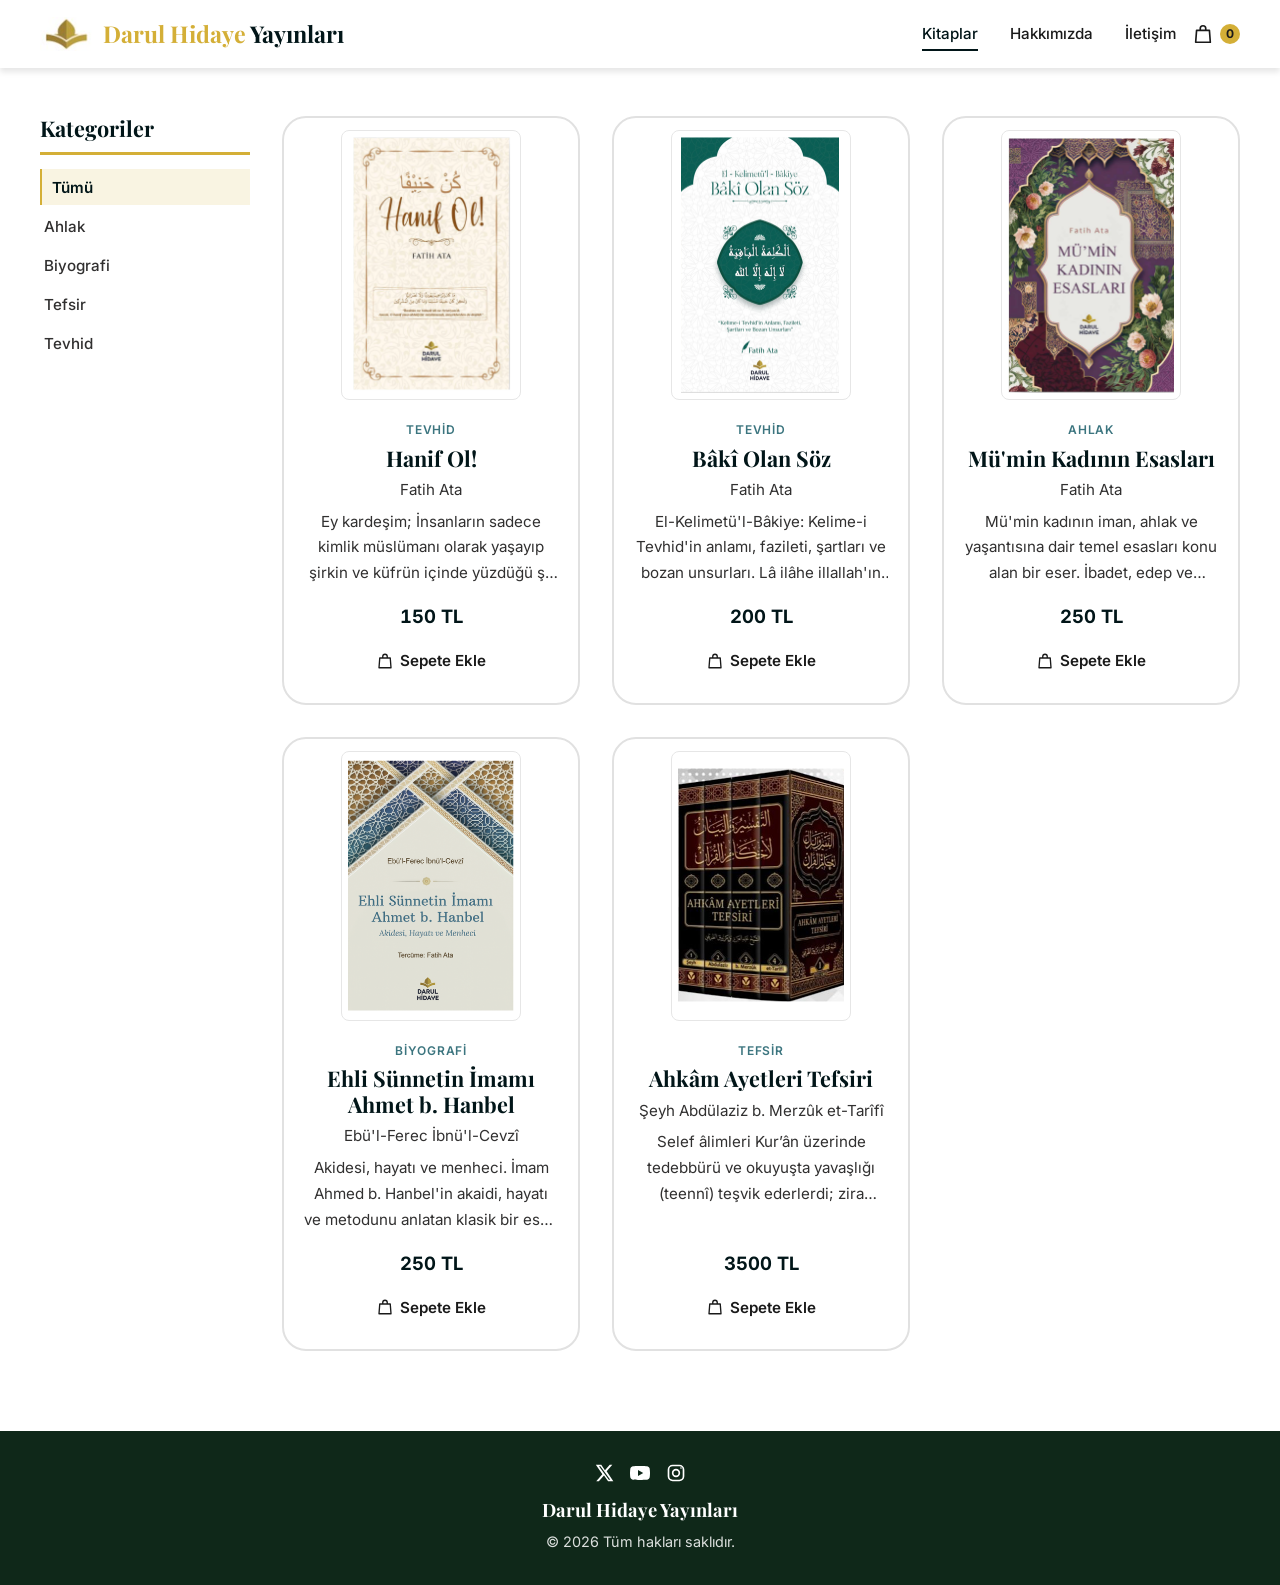
==== commit 82a45ac2: "google optimization" ====
--- a/index.html
+++ b/index.html
@@ -5,10 +5,47 @@
   <meta name="viewport" content="width=device-width, initial-scale=1.0">
   <title>Darül Hidaye Yayınevi</title>
   <meta name="description" content="Darül Hidaye Yayınevi — hikmet, tefekkür ve rehberlik odaklı kitaplar. Katalogumuzu keşfedin, WhatsApp üzerinden sipariş verin.">
+  <link rel="canonical" href="https://darulhidayeyayinlari.com/">
+  <link rel="icon" href="/favicon.svg" type="image/svg+xml">
   <meta property="og:title" content="Darül Hidaye Yayınevi">
   <meta property="og:description" content="Hikmet ve rehberlik odaklı kitaplar. Katalogumuzu keşfedin.">
   <meta property="og:type" content="website">
   <meta property="og:locale" content="tr_TR">
+  <meta property="og:url" content="https://darulhidayeyayinlari.com/">
+  <meta property="og:image" content="https://darulhidayeyayinlari.com/images/books/logo.png">
+  <meta name="twitter:card" content="summary">
+  <meta name="twitter:title" content="Darul Hidaye Yayınları">
+  <meta name="twitter:description" content="Hikmet ve rehberlik odaklı kitaplar. Katalogumuzu keşfedin.">
+  <meta name="twitter:image" content="https://darulhidayeyayinlari.com/images/books/logo.png">
+  <script type="application/ld+json">
+    {
+      "@context": "https://schema.org",
+      "@graph": [
+        {
+          "@type": "Organization",
+          "@id": "https://darulhidayeyayinlari.com/#organization",
+          "name": "Darül Hidaye Yayınevi",
+          "url": "https://darulhidayeyayinlari.com/",
+          "logo": {
+            "@type": "ImageObject",
+            "url": "https://darulhidayeyayinlari.com/images/books/logo.png",
+            "width": 200,
+            "height": 128
+          }
+        },
+        {
+          "@type": "WebSite",
+          "@id": "https://darulhidayeyayinlari.com/#website",
+          "url": "https://darulhidayeyayinlari.com/",
+          "name": "Darül Hidaye Yayınevi",
+          "inLanguage": "tr-TR",
+          "publisher": {
+            "@id": "https://darulhidayeyayinlari.com/#organization"
+          }
+        }
+      ]
+    }
+  </script>
   <link rel="preconnect" href="https://fonts.googleapis.com">
   <link rel="preconnect" href="https://fonts.gstatic.com" crossorigin>
   <link href="https://fonts.googleapis.com/css2?family=Inter:wght@400;500;600;700&family=Playfair+Display:wght@400;600;700&display=swap" rel="stylesheet">
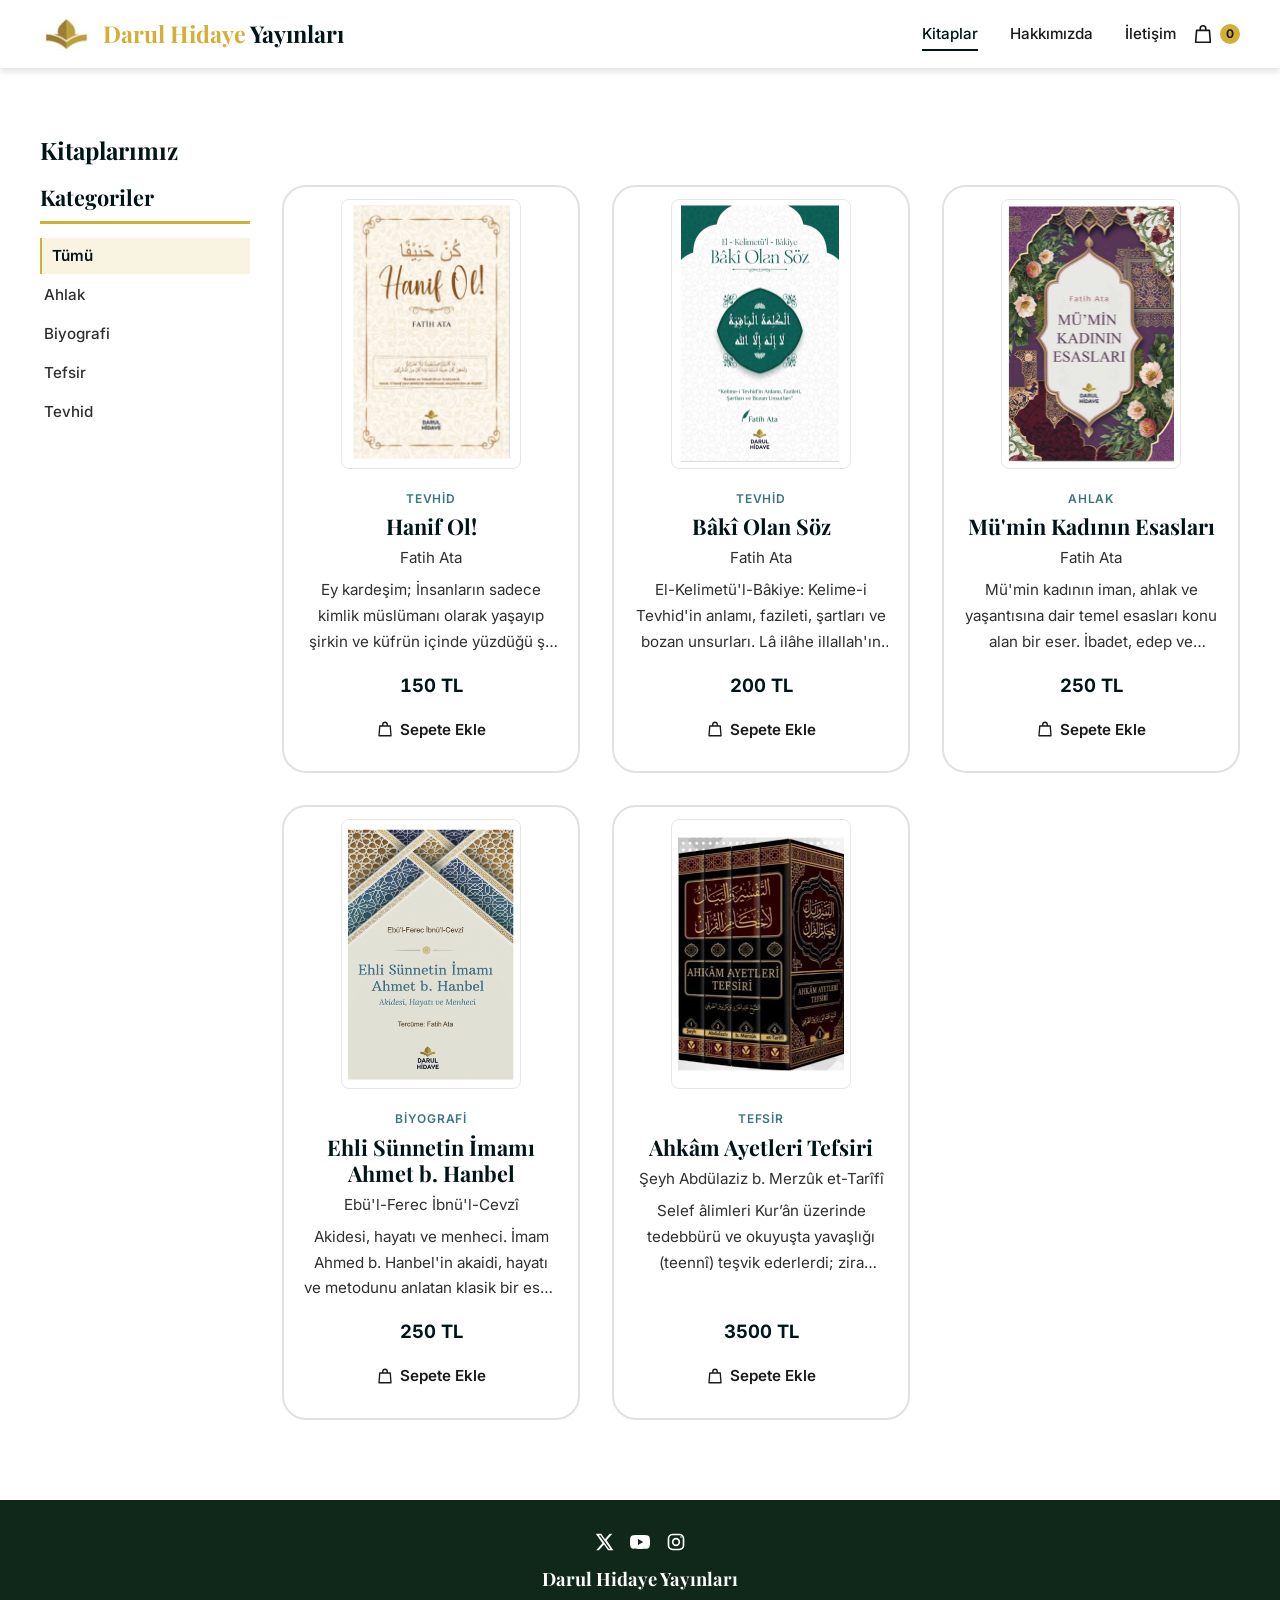
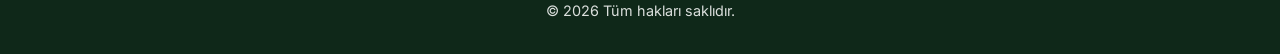
==== commit a7205354: "google optimization for static main page." ====
--- a/index.html
+++ b/index.html
@@ -80,18 +80,108 @@
   <main id="main">
     <section id="kitaplar" class="books-section" aria-label="Kitap kataloğu">
       <div class="container">
-        <div id="books-loading" class="state-box" role="status" aria-live="polite">
-          Kitaplar yükleniyor…
-        </div>
+        <!-- BEGIN GENERATED BOOK CATALOG -->
+        <h1>Kitaplarımız</h1>
         <div id="books-error" class="state-box state-error" hidden role="alert"></div>
-
-        <div id="books-layout" class="books-layout" hidden>
+        <div id="books-layout" class="books-layout">
           <aside class="category-sidebar" aria-label="Kategoriler">
             <h2 class="category-title">Kategoriler</h2>
             <nav id="category-nav" class="category-nav"></nav>
           </aside>
-          <div id="books-grid" class="books-grid"></div>
+          <div id="books-grid" class="books-grid">
+            <article class="book-card">
+              <a class="book-cover book-cover-link" href="book.html?id=hanif-ol" aria-label="Hanif Ol! kitabının detaylarını görüntüle">
+                <img src="images/books/hanif-ol-card.png" alt="Hanif Ol! kapak görseli" width="400" height="600" loading="lazy" decoding="async">
+              </a>
+              <div class="book-body">
+                <p class="book-category">Tevhid</p>
+                <h3><a class="book-title-link" href="book.html?id=hanif-ol">Hanif Ol!</a></h3>
+                <p class="book-author">Fatih Ata</p>
+                <a class="book-excerpt-link" href="book.html?id=hanif-ol"><p class="book-excerpt">Ey kardeşim; İnsanların sadece kimlik müslümanı olarak yaşayıp şirkin ve küfrün içinde yüzdüğü şu asırda, kurtuluş ancak tevhid ile gerçekl…</p></a>
+                <div class="book-footer">
+                  <div class="book-price"><strong class="price-value">150 TL</strong></div>
+                  <button type="button" class="btn btn-primary btn-cart js-add-cart" data-id="hanif-ol">
+                    <svg class="btn-icon" viewBox="0 0 24 24" width="18" height="18" fill="none" stroke="currentColor" stroke-linecap="round" stroke-linejoin="round" stroke-width="1.8" aria-hidden="true" focusable="false"><path d="M5 8h14l1 13H4L5 8zM9 8V6a3 3 0 0 1 6 0v2"/></svg>
+                    <span class="btn-label">Sepete Ekle</span>
+                  </button>
+                </div>
+              </div>
+            </article>
+            <article class="book-card">
+              <a class="book-cover book-cover-link" href="book.html?id=baki-olan-soz" aria-label="Bâkî Olan Söz kitabının detaylarını görüntüle">
+                <img src="images/books/baki-soz-card.png" alt="Bâkî Olan Söz kapak görseli" width="400" height="600" loading="lazy" decoding="async">
+              </a>
+              <div class="book-body">
+                <p class="book-category">Tevhid</p>
+                <h3><a class="book-title-link" href="book.html?id=baki-olan-soz">Bâkî Olan Söz</a></h3>
+                <p class="book-author">Fatih Ata</p>
+                <a class="book-excerpt-link" href="book.html?id=baki-olan-soz"><p class="book-excerpt">El-Kelimetü&#39;l-Bâkiye: Kelime-i Tevhid&#39;in anlamı, fazileti, şartları ve bozan unsurları. Lâ ilâhe illallah&#39;ın manasını, şartlarını ve onu bo…</p></a>
+                <div class="book-footer">
+                  <div class="book-price"><strong class="price-value">200 TL</strong></div>
+                  <button type="button" class="btn btn-primary btn-cart js-add-cart" data-id="baki-olan-soz">
+                    <svg class="btn-icon" viewBox="0 0 24 24" width="18" height="18" fill="none" stroke="currentColor" stroke-linecap="round" stroke-linejoin="round" stroke-width="1.8" aria-hidden="true" focusable="false"><path d="M5 8h14l1 13H4L5 8zM9 8V6a3 3 0 0 1 6 0v2"/></svg>
+                    <span class="btn-label">Sepete Ekle</span>
+                  </button>
+                </div>
+              </div>
+            </article>
+            <article class="book-card">
+              <a class="book-cover book-cover-link" href="book.html?id=mumin-kadinin-esaslari" aria-label="Mü&#39;min Kadının Esasları kitabının detaylarını görüntüle">
+                <img src="images/books/kadin-esaslar-card.png" alt="Mü&#39;min Kadının Esasları kapak görseli" width="400" height="600" loading="lazy" decoding="async">
+              </a>
+              <div class="book-body">
+                <p class="book-category">Ahlak</p>
+                <h3><a class="book-title-link" href="book.html?id=mumin-kadinin-esaslari">Mü&#39;min Kadının Esasları</a></h3>
+                <p class="book-author">Fatih Ata</p>
+                <a class="book-excerpt-link" href="book.html?id=mumin-kadinin-esaslari"><p class="book-excerpt">Mü&#39;min kadının iman, ahlak ve yaşantısına dair temel esasları konu alan bir eser. İbadet, edep ve toplumsal hayatta sahih bir duruşu hedefl…</p></a>
+                <div class="book-footer">
+                  <div class="book-price"><strong class="price-value">250 TL</strong></div>
+                  <button type="button" class="btn btn-primary btn-cart js-add-cart" data-id="mumin-kadinin-esaslari">
+                    <svg class="btn-icon" viewBox="0 0 24 24" width="18" height="18" fill="none" stroke="currentColor" stroke-linecap="round" stroke-linejoin="round" stroke-width="1.8" aria-hidden="true" focusable="false"><path d="M5 8h14l1 13H4L5 8zM9 8V6a3 3 0 0 1 6 0v2"/></svg>
+                    <span class="btn-label">Sepete Ekle</span>
+                  </button>
+                </div>
+              </div>
+            </article>
+            <article class="book-card">
+              <a class="book-cover book-cover-link" href="book.html?id=ehli-sunnet-imami" aria-label="Ehli Sünnetin İmamı Ahmet b. Hanbel kitabının detaylarını görüntüle">
+                <img src="images/books/ahmed-bin-hanbel-card.png" alt="Ehli Sünnetin İmamı Ahmet b. Hanbel kapak görseli" width="400" height="600" loading="lazy" decoding="async">
+              </a>
+              <div class="book-body">
+                <p class="book-category">Biyografi</p>
+                <h3><a class="book-title-link" href="book.html?id=ehli-sunnet-imami">Ehli Sünnetin İmamı Ahmet b. Hanbel</a></h3>
+                <p class="book-author">Ebü&#39;l-Ferec İbnü&#39;l-Cevzî</p>
+                <a class="book-excerpt-link" href="book.html?id=ehli-sunnet-imami"><p class="book-excerpt">Akidesi, hayatı ve menheci. İmam Ahmed b. Hanbel&#39;in akaidi, hayatı ve metodunu anlatan klasik bir eser. Tercüme: Fatih Ata.</p></a>
+                <div class="book-footer">
+                  <div class="book-price"><strong class="price-value">250 TL</strong></div>
+                  <button type="button" class="btn btn-primary btn-cart js-add-cart" data-id="ehli-sunnet-imami">
+                    <svg class="btn-icon" viewBox="0 0 24 24" width="18" height="18" fill="none" stroke="currentColor" stroke-linecap="round" stroke-linejoin="round" stroke-width="1.8" aria-hidden="true" focusable="false"><path d="M5 8h14l1 13H4L5 8zM9 8V6a3 3 0 0 1 6 0v2"/></svg>
+                    <span class="btn-label">Sepete Ekle</span>
+                  </button>
+                </div>
+              </div>
+            </article>
+            <article class="book-card">
+              <a class="book-cover book-cover-link" href="book.html?id=ahkam-aayetleri-tefsir" aria-label="Ahkâm Ayetleri Tefsiri kitabının detaylarını görüntüle">
+                <img src="images/books/ahkam-ayetleri-card.png" alt="Ahkâm Ayetleri Tefsiri kapak görseli" width="400" height="600" loading="lazy" decoding="async">
+              </a>
+              <div class="book-body">
+                <p class="book-category">Tefsir</p>
+                <h3><a class="book-title-link" href="book.html?id=ahkam-aayetleri-tefsir">Ahkâm Ayetleri Tefsiri</a></h3>
+                <p class="book-author">Şeyh Abdülaziz b. Merzûk et-Tarîfî</p>
+                <a class="book-excerpt-link" href="book.html?id=ahkam-aayetleri-tefsir"><p class="book-excerpt">Selef âlimleri Kur’ân üzerinde tedebbürü ve okuyuşta yavaşlığı (teennî) teşvik ederlerdi; zira bununla Kur’ân’daki anlamların, özellikle de…</p></a>
+                <div class="book-footer">
+                  <div class="book-price"><strong class="price-value">3500 TL</strong></div>
+                  <button type="button" class="btn btn-primary btn-cart js-add-cart" data-id="ahkam-aayetleri-tefsir">
+                    <svg class="btn-icon" viewBox="0 0 24 24" width="18" height="18" fill="none" stroke="currentColor" stroke-linecap="round" stroke-linejoin="round" stroke-width="1.8" aria-hidden="true" focusable="false"><path d="M5 8h14l1 13H4L5 8zM9 8V6a3 3 0 0 1 6 0v2"/></svg>
+                    <span class="btn-label">Sepete Ekle</span>
+                  </button>
+                </div>
+              </div>
+            </article>
+          </div>
         </div>
+        <!-- END GENERATED BOOK CATALOG -->
       </div>
     </section>
   </main>
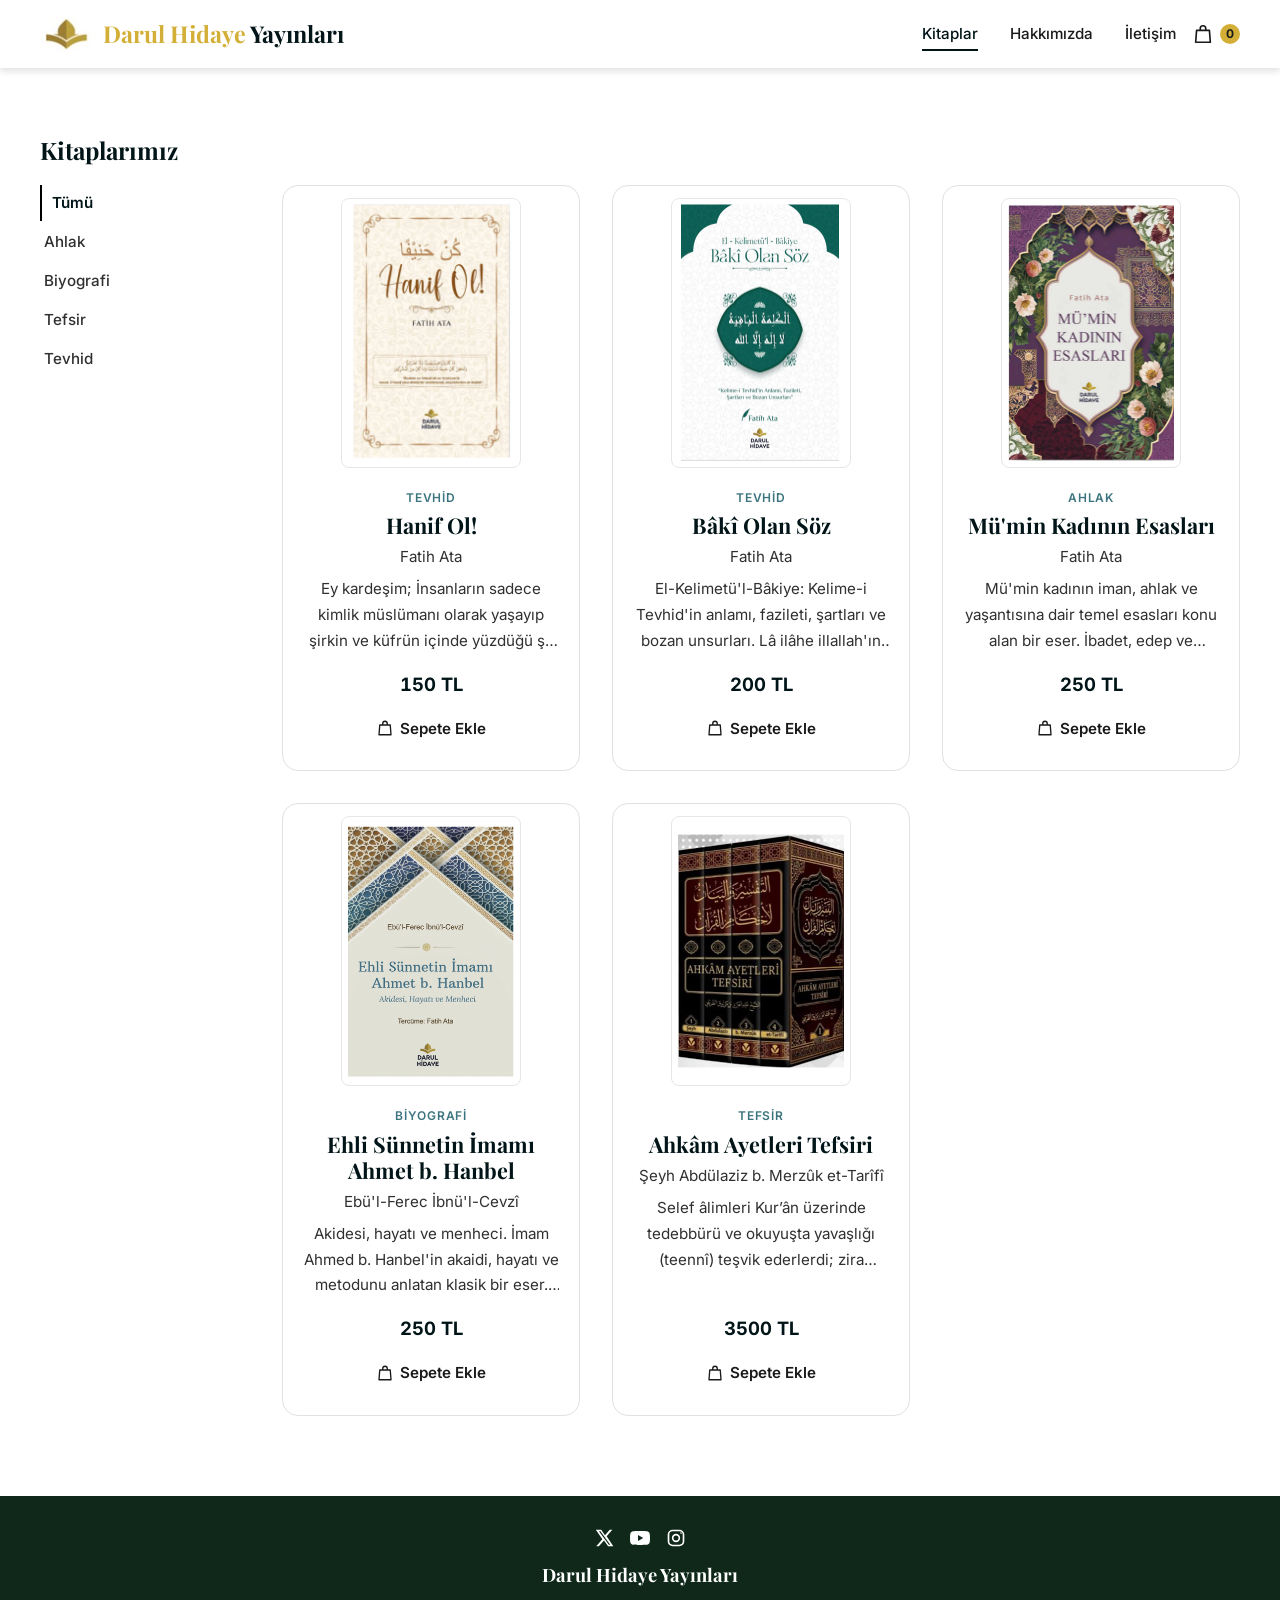
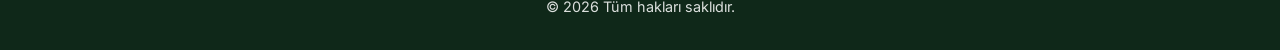
==== commit d1f407f0: "menu color, title update" ====
--- a/index.html
+++ b/index.html
@@ -85,7 +85,6 @@
         <div id="books-error" class="state-box state-error" hidden role="alert"></div>
         <div id="books-layout" class="books-layout">
           <aside class="category-sidebar" aria-label="Kategoriler">
-            <h2 class="category-title">Kategoriler</h2>
             <nav id="category-nav" class="category-nav"></nav>
           </aside>
           <div id="books-grid" class="books-grid">
--- a/css/style.css
+++ b/css/style.css
@@ -421,10 +421,9 @@
 
 .category-btn.is-active {
   color: var(--primary);
-  border-left-color: var(--accent);
+  border-left-color: #000;
   padding-left: 0.65rem;
   font-weight: 600;
-  background: var(--accent-soft);
 }
 
 .books-grid {
@@ -437,8 +436,8 @@
   display: flex;
   flex-direction: column;
   background: var(--surface);
-  border: 2px solid #e1e1e1;
-  border-radius: 1.5rem;
+  border: 1px solid #e1e1e1;
+  border-radius: 1rem;
   overflow: hidden;
   padding: 0.75rem;
   box-shadow: none;
@@ -978,7 +977,7 @@
   .category-sidebar {
     position: static;
     padding-bottom: 0.5rem;
-    border-bottom: 1px solid var(--line);
+    border-bottom: 1px var(--line);
   }
 
   .category-title {
@@ -1001,9 +1000,8 @@
   }
 
   .category-btn.is-active {
-    background: var(--primary);
-    color: #fff;
-    border-color: var(--primary);
+    color: var(--primary);
+    border-color: #000;
     padding-left: 0.85rem;
   }
 
